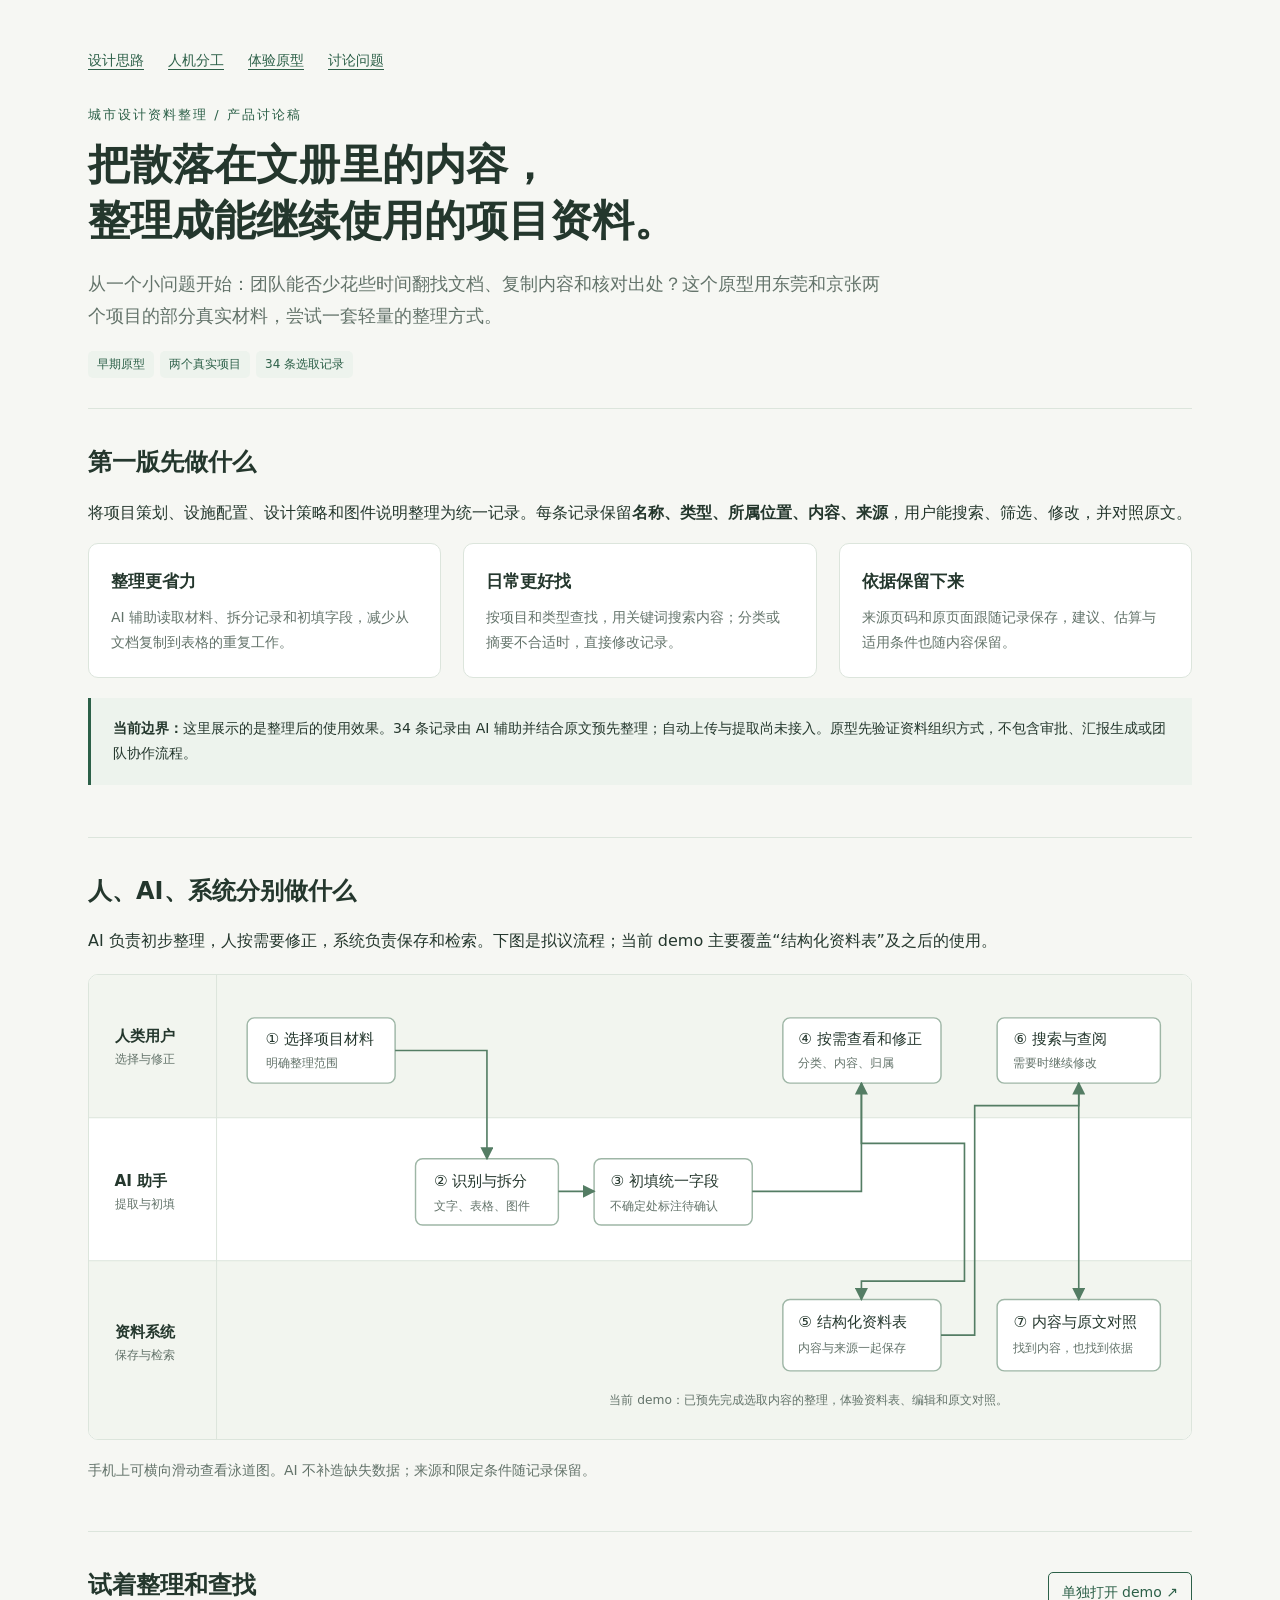
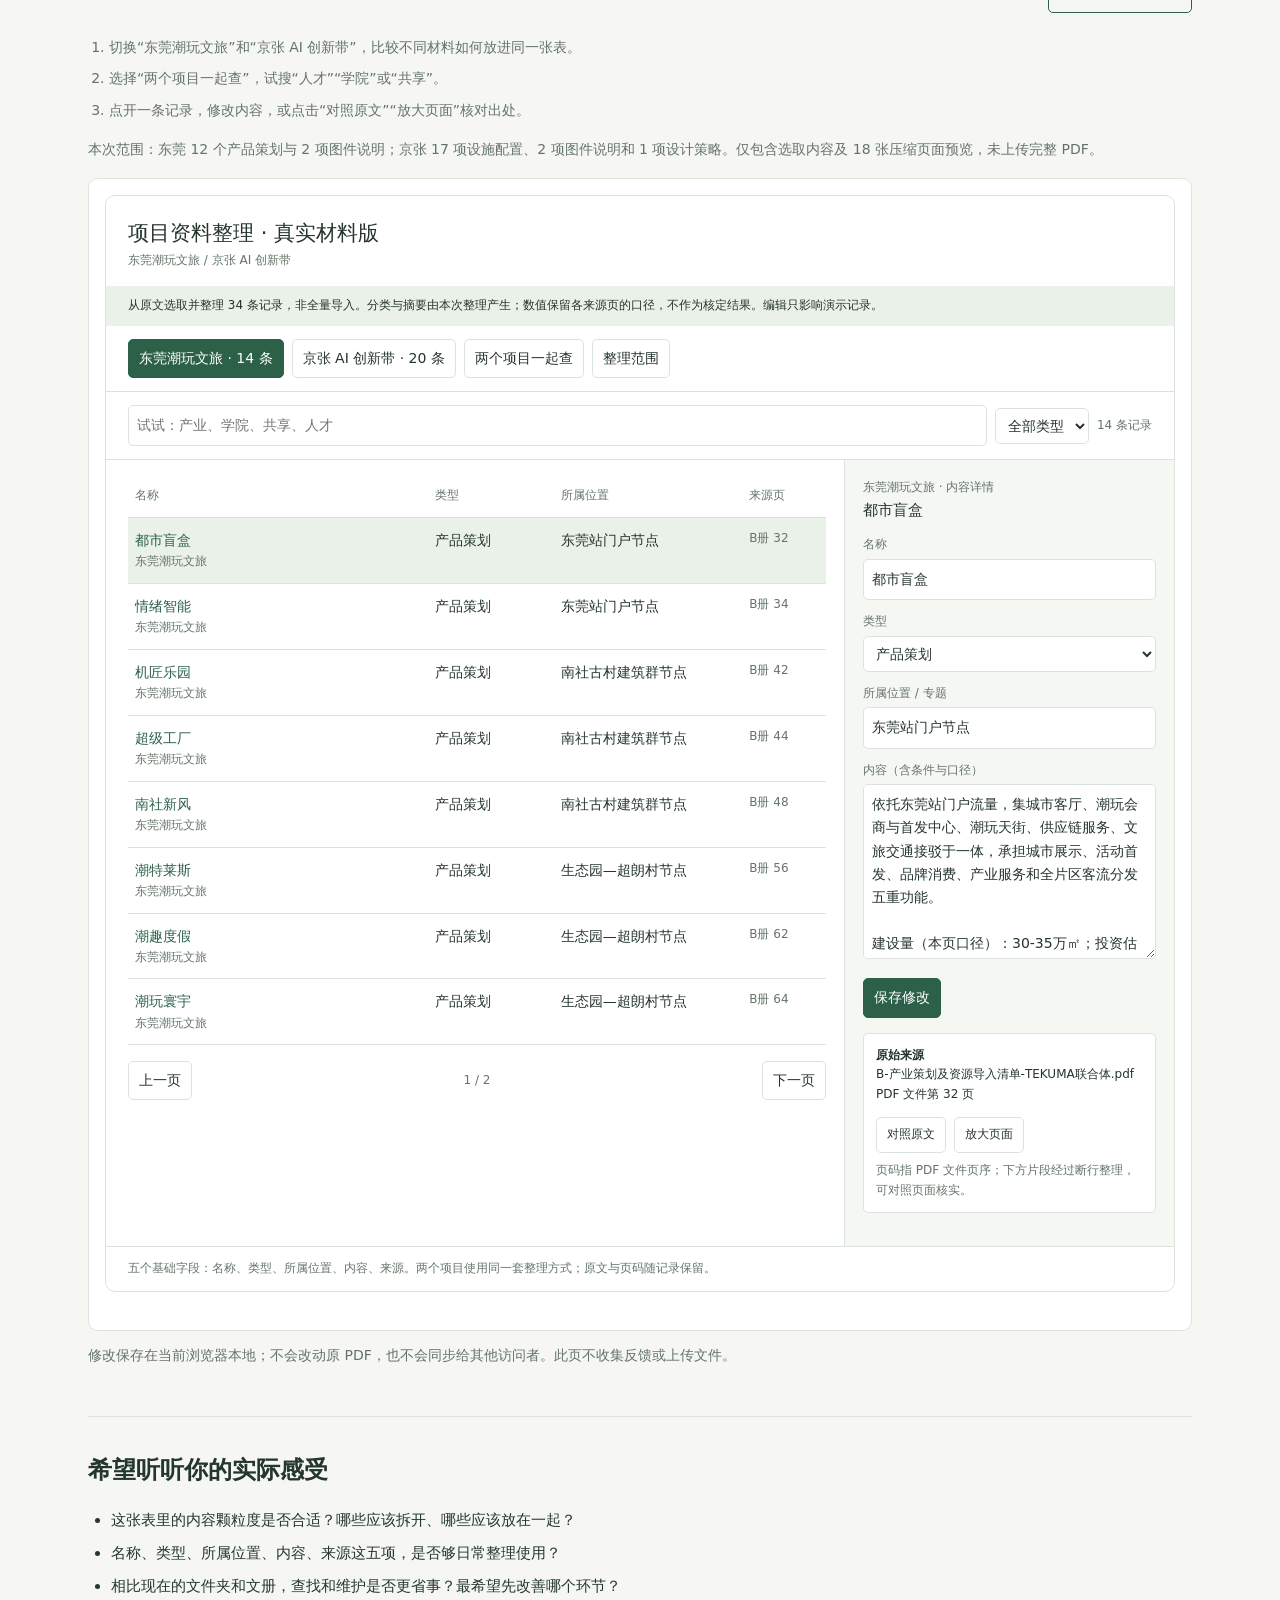
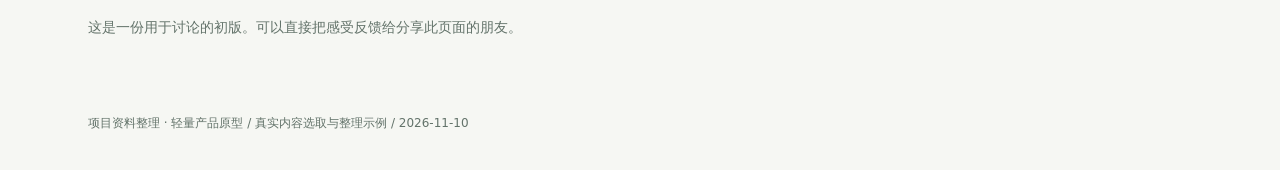
==== index.html @ 4aeb012e "Publish urban design content management prototype" ====
<!doctype html>
<html lang="zh-CN">
<head>
<meta charset="utf-8">
<meta name="viewport" content="width=device-width,initial-scale=1">
<meta name="robots" content="noindex,nofollow">
<meta name="description" content="城市设计资料结构化管理的轻量原型：真实项目示例、设计思考与人机分工。">
<title>城市设计资料整理 · 产品讨论稿</title>
<style>
:root{color-scheme:light;--ink:#24372d;--dim:#63736a;--line:#dce5dc;--green:#2c6048;--soft:#edf3ed;--paper:#fff;--back:#f6f7f3}*{box-sizing:border-box}body{margin:0;background:var(--back);color:var(--ink);font:16px/1.8 system-ui,-apple-system,'Microsoft YaHei',sans-serif}a{color:var(--green);text-underline-offset:4px}header,main,footer{max-width:1160px;margin:auto;padding-left:28px;padding-right:28px}header{padding-top:48px;padding-bottom:30px}nav{display:flex;gap:24px;flex-wrap:wrap;font-size:14px;margin-bottom:30px}.eyebrow{font-size:13px;color:var(--green);letter-spacing:2px}h1{font-size:clamp(27px,4vw,42px);line-height:1.35;font-weight:600;margin:10px 0 18px}h2{font-size:24px;font-weight:600;margin:0 0 14px}h3{font-size:17px;margin:0 0 8px;font-weight:600}p{margin:0 0 16px}.lead{max-width:800px;font-size:18px;color:var(--dim)}section{padding:32px 0;border-top:1px solid var(--line);scroll-margin-top:18px}.grid{display:grid;grid-template-columns:repeat(3,minmax(0,1fr));gap:22px}.block{background:var(--paper);border:1px solid var(--line);border-radius:10px;padding:22px}.block p{font-size:14px;color:var(--dim);margin:0}.muted{font-size:14px;color:var(--dim)}.badge{display:inline-block;font-size:12px;color:var(--green);background:var(--soft);padding:3px 9px;border-radius:5px;margin-right:6px}.callout{padding:18px 22px;border-left:3px solid var(--green);background:var(--soft);font-size:14px;margin:20px 0}.diagram{overflow-x:auto;border:1px solid var(--line);border-radius:10px;background:var(--paper);margin:18px 0}.diagram svg{display:block;width:100%;min-width:900px;height:auto}.diagram text{font-family:system-ui,'Microsoft YaHei',sans-serif;fill:var(--ink);font-size:15px}.diagram .lane{fill:#f2f5ef}.diagram .lane2{fill:#fff}.diagram .node{fill:#fff;stroke:#9eb6a6;stroke-width:1.4}.diagram .flow{fill:none;stroke:#547d64;stroke-width:1.6;marker-end:url(#arrow)}.diagram .small{font-size:12px;fill:var(--dim)}iframe{width:100%;height:1260px;display:block;border:1px solid var(--line);border-radius:10px;background:#fff}.demo-head{display:flex;align-items:center;justify-content:space-between;gap:20px;flex-wrap:wrap}.button{display:inline-block;border:1px solid var(--green);border-radius:5px;text-decoration:none;padding:7px 13px;font-size:14px}.steps{padding-left:21px;font-size:14px;color:var(--dim)}li{margin:6px 0}.feedback{font-size:15px;padding-left:23px}footer{padding-top:24px;padding-bottom:36px;font-size:12px;color:var(--dim)}@media(max-width:680px){header,main,footer{padding-left:18px;padding-right:18px}header{padding-top:28px}.grid{grid-template-columns:1fr;gap:12px}section{padding:25px 0}iframe{height:1700px}.lead{font-size:16px}nav{gap:18px}}
</style>
</head>
<body>
<header>
<nav aria-label="页面导航"><a href="#idea">设计思路</a><a href="#roles">人机分工</a><a href="#demo">体验原型</a><a href="#feedback">讨论问题</a></nav>
<div class="eyebrow">城市设计资料整理 / 产品讨论稿</div>
<h1>把散落在文册里的内容，<br>整理成能继续使用的项目资料。</h1>
<p class="lead">从一个小问题开始：团队能否少花些时间翻找文档、复制内容和核对出处？这个原型用东莞和京张两个项目的部分真实材料，尝试一套轻量的整理方式。</p>
<span class="badge">早期原型</span><span class="badge">两个真实项目</span><span class="badge">34 条选取记录</span>
</header>
<main>
<section id="idea"><h2>第一版先做什么</h2><p>将项目策划、设施配置、设计策略和图件说明整理为统一记录。每条记录保留<strong>名称、类型、所属位置、内容、来源</strong>，用户能搜索、筛选、修改，并对照原文。</p>
<div class="grid"><article class="block"><h3>整理更省力</h3><p>AI 辅助读取材料、拆分记录和初填字段，减少从文档复制到表格的重复工作。</p></article><article class="block"><h3>日常更好找</h3><p>按项目和类型查找，用关键词搜索内容；分类或摘要不合适时，直接修改记录。</p></article><article class="block"><h3>依据保留下来</h3><p>来源页码和原页面跟随记录保存，建议、估算与适用条件也随内容保留。</p></article></div>
<div class="callout"><strong>当前边界：</strong>这里展示的是整理后的使用效果。34 条记录由 AI 辅助并结合原文预先整理；自动上传与提取尚未接入。原型先验证资料组织方式，不包含审批、汇报生成或团队协作流程。</div>
</section>
<section id="roles"><h2>人、AI、系统分别做什么</h2><p>AI 负责初步整理，人按需要修正，系统负责保存和检索。下图是拟议流程；当前 demo 主要覆盖“结构化资料表”及之后的使用。</p><div class="diagram" role="img" aria-label="三条泳道：用户选择材料并修正内容，AI提取和初填字段，系统保存记录并提供查询与原文对照。手机可横向滚动。">
<svg viewBox="0 0 1080 455" xmlns="http://www.w3.org/2000/svg">
<defs><marker id="arrow" markerWidth="8" markerHeight="8" refX="7" refY="4" orient="auto"><path d="M0 0 L8 4 L0 8 Z" fill="#547d64"/></marker></defs>
<rect class="lane" width="1080" height="140"/><rect class="lane2" y="140" width="1080" height="140"/><rect class="lane" y="280" width="1080" height="175"/>
<path d="M125 0V455 M0 140H1080 M0 280H1080" stroke="#dce5dc" fill="none"/>
<text x="25" y="65" font-weight="600">人类用户</text><text x="25" y="86" class="small">选择与修正</text>
<text x="25" y="207" font-weight="600">AI 助手</text><text x="25" y="228" class="small">提取与初填</text>
<text x="25" y="355" font-weight="600">资料系统</text><text x="25" y="376" class="small">保存与检索</text>
<rect class="node" x="155" y="42" width="145" height="64" rx="7"/><text x="173" y="68">① 选择项目材料</text><text x="173" y="90" class="small">明确整理范围</text>
<rect class="node" x="320" y="180" width="140" height="65" rx="7"/><text x="338" y="207">② 识别与拆分</text><text x="338" y="230" class="small">文字、表格、图件</text>
<rect class="node" x="495" y="180" width="155" height="65" rx="7"/><text x="511" y="207">③ 初填统一字段</text><text x="511" y="230" class="small">不确定处标注待确认</text>
<rect class="node" x="680" y="42" width="155" height="64" rx="7"/><text x="695" y="68">④ 按需查看和修正</text><text x="695" y="90" class="small">分类、内容、归属</text>
<rect class="node" x="680" y="318" width="155" height="70" rx="7"/><text x="695" y="345">⑤ 结构化资料表</text><text x="695" y="369" class="small">内容与来源一起保存</text>
<rect class="node" x="890" y="42" width="160" height="64" rx="7"/><text x="906" y="68">⑥ 搜索与查阅</text><text x="906" y="90" class="small">需要时继续修改</text>
<rect class="node" x="890" y="318" width="160" height="70" rx="7"/><text x="906" y="345">⑦ 内容与原文对照</text><text x="906" y="369" class="small">找到内容，也找到依据</text>
<path class="flow" d="M300 74H390V180"/><path class="flow" d="M460 212H495"/><path class="flow" d="M650 212H757V106"/>
<path class="flow" d="M757 106V165H858V300H757V318"/><path class="flow" d="M835 353H868V128H970V106"/><path class="flow" d="M970 106V318"/>
<text x="510" y="420" class="small">当前 demo：已预先完成选取内容的整理，体验资料表、编辑和原文对照。</text>
</svg></div><p class="muted">手机上可横向滑动查看泳道图。AI 不补造缺失数据；来源和限定条件随记录保留。</p>
</section>
<section id="demo"><div class="demo-head"><h2>试着整理和查找</h2><a class="button" href="demo.html" target="_blank" rel="noopener">单独打开 demo ↗</a></div>
<ol class="steps"><li>切换“东莞潮玩文旅”和“京张 AI 创新带”，比较不同材料如何放进同一张表。</li><li>选择“两个项目一起查”，试搜“人才”“学院”或“共享”。</li><li>点开一条记录，修改内容，或点击“对照原文”“放大页面”核对出处。</li></ol>
<p class="muted">本次范围：东莞 12 个产品策划与 2 项图件说明；京张 17 项设施配置、2 项图件说明和 1 项设计策略。仅包含选取内容及 18 张压缩页面预览，未上传完整 PDF。</p>
<iframe id="demo-frame" src="demo.html" title="城市设计真实材料整理demo" loading="lazy"></iframe>
<p class="muted" style="margin-top:12px">修改保存在当前浏览器本地；不会改动原 PDF，也不会同步给其他访问者。此页不收集反馈或上传文件。</p>
</section>
<section id="feedback"><h2>希望听听你的实际感受</h2><ul class="feedback"><li>这张表里的内容颗粒度是否合适？哪些应该拆开、哪些应该放在一起？</li><li>名称、类型、所属位置、内容、来源这五项，是否够日常整理使用？</li><li>相比现在的文件夹和文册，查找和维护是否更省事？最希望先改善哪个环节？</li></ul><p class="muted">这是一份用于讨论的初版。可以直接把感受反馈给分享此页面的朋友。</p></section>
</main>
<footer>项目资料整理 · 轻量产品原型 / 真实内容选取与整理示例 / 2026-11-10</footer>
<script>
const frame=document.getElementById('demo-frame');
function resizeDemo(){try{const doc=frame.contentDocument;frame.style.height=Math.max(700,Math.ceil(doc.body.scrollHeight+24))+'px'}catch{}}
frame.addEventListener('load',()=>{resizeDemo();try{new ResizeObserver(resizeDemo).observe(frame.contentDocument.body)}catch{}});
window.addEventListener('resize',resizeDemo);
</script>
</body>
</html>
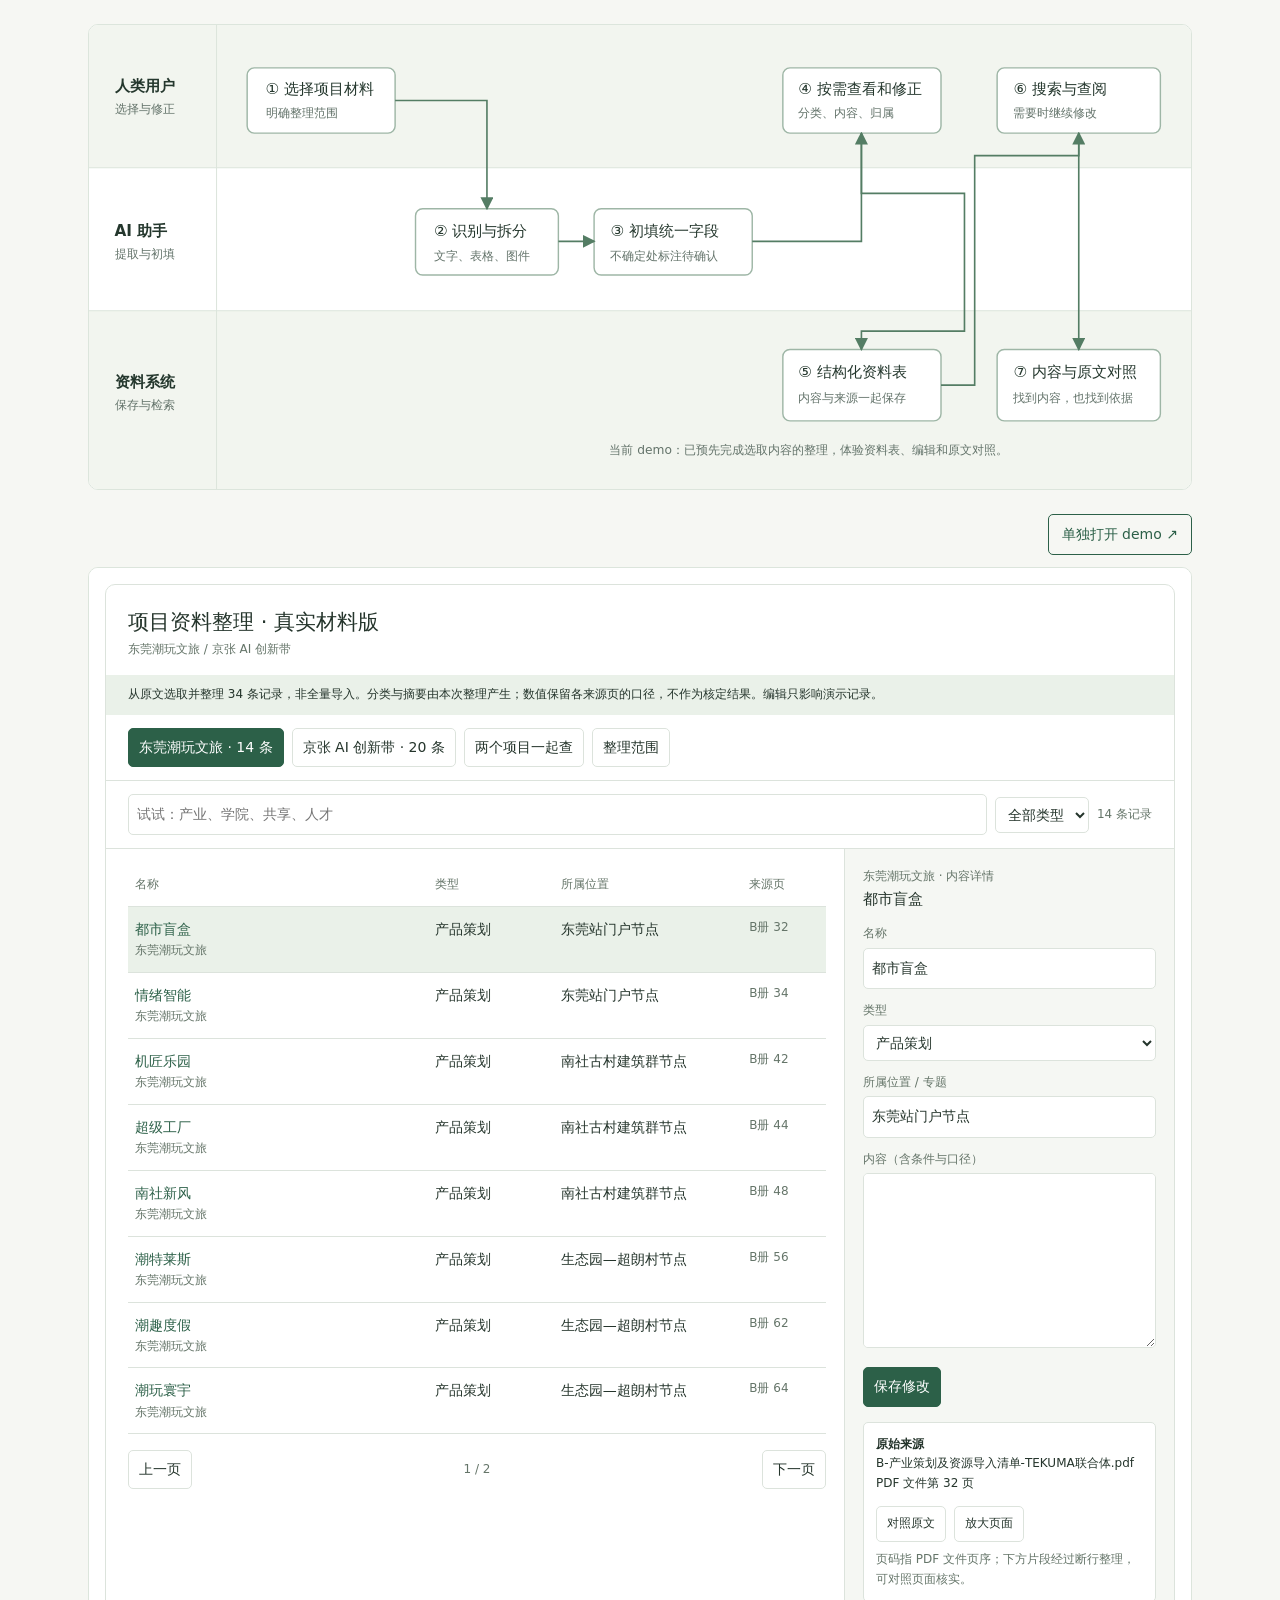
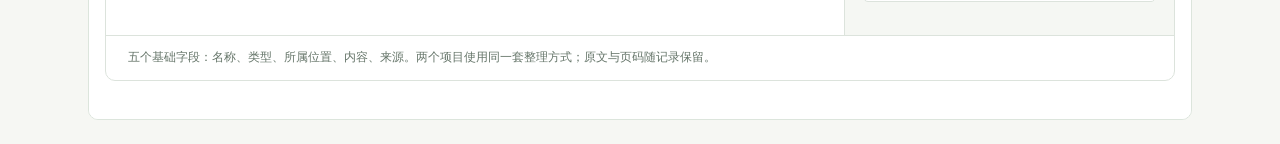
==== commit 58398cbc: "Simplify page to swimlane and interactive demo" ====
--- a/index.html
+++ b/index.html
@@ -9,21 +9,11 @@
 <style>
 :root{color-scheme:light;--ink:#24372d;--dim:#63736a;--line:#dce5dc;--green:#2c6048;--soft:#edf3ed;--paper:#fff;--back:#f6f7f3}*{box-sizing:border-box}body{margin:0;background:var(--back);color:var(--ink);font:16px/1.8 system-ui,-apple-system,'Microsoft YaHei',sans-serif}a{color:var(--green);text-underline-offset:4px}header,main,footer{max-width:1160px;margin:auto;padding-left:28px;padding-right:28px}header{padding-top:48px;padding-bottom:30px}nav{display:flex;gap:24px;flex-wrap:wrap;font-size:14px;margin-bottom:30px}.eyebrow{font-size:13px;color:var(--green);letter-spacing:2px}h1{font-size:clamp(27px,4vw,42px);line-height:1.35;font-weight:600;margin:10px 0 18px}h2{font-size:24px;font-weight:600;margin:0 0 14px}h3{font-size:17px;margin:0 0 8px;font-weight:600}p{margin:0 0 16px}.lead{max-width:800px;font-size:18px;color:var(--dim)}section{padding:32px 0;border-top:1px solid var(--line);scroll-margin-top:18px}.grid{display:grid;grid-template-columns:repeat(3,minmax(0,1fr));gap:22px}.block{background:var(--paper);border:1px solid var(--line);border-radius:10px;padding:22px}.block p{font-size:14px;color:var(--dim);margin:0}.muted{font-size:14px;color:var(--dim)}.badge{display:inline-block;font-size:12px;color:var(--green);background:var(--soft);padding:3px 9px;border-radius:5px;margin-right:6px}.callout{padding:18px 22px;border-left:3px solid var(--green);background:var(--soft);font-size:14px;margin:20px 0}.diagram{overflow-x:auto;border:1px solid var(--line);border-radius:10px;background:var(--paper);margin:18px 0}.diagram svg{display:block;width:100%;min-width:900px;height:auto}.diagram text{font-family:system-ui,'Microsoft YaHei',sans-serif;fill:var(--ink);font-size:15px}.diagram .lane{fill:#f2f5ef}.diagram .lane2{fill:#fff}.diagram .node{fill:#fff;stroke:#9eb6a6;stroke-width:1.4}.diagram .flow{fill:none;stroke:#547d64;stroke-width:1.6;marker-end:url(#arrow)}.diagram .small{font-size:12px;fill:var(--dim)}iframe{width:100%;height:1260px;display:block;border:1px solid var(--line);border-radius:10px;background:#fff}.demo-head{display:flex;align-items:center;justify-content:space-between;gap:20px;flex-wrap:wrap}.button{display:inline-block;border:1px solid var(--green);border-radius:5px;text-decoration:none;padding:7px 13px;font-size:14px}.steps{padding-left:21px;font-size:14px;color:var(--dim)}li{margin:6px 0}.feedback{font-size:15px;padding-left:23px}footer{padding-top:24px;padding-bottom:36px;font-size:12px;color:var(--dim)}@media(max-width:680px){header,main,footer{padding-left:18px;padding-right:18px}header{padding-top:28px}.grid{grid-template-columns:1fr;gap:12px}section{padding:25px 0}iframe{height:1700px}.lead{font-size:16px}nav{gap:18px}}
 </style>
+<style>main{padding-top:24px;padding-bottom:24px}section{padding:0;border:0}.diagram{margin:0 0 24px}#demo .demo-head{justify-content:flex-end;margin-bottom:12px}@media(max-width:680px){main{padding-top:18px;padding-bottom:18px}section{padding:0}}</style>
 </head>
 <body>
-<header>
-<nav aria-label="页面导航"><a href="#idea">设计思路</a><a href="#roles">人机分工</a><a href="#demo">体验原型</a><a href="#feedback">讨论问题</a></nav>
-<div class="eyebrow">城市设计资料整理 / 产品讨论稿</div>
-<h1>把散落在文册里的内容，<br>整理成能继续使用的项目资料。</h1>
-<p class="lead">从一个小问题开始：团队能否少花些时间翻找文档、复制内容和核对出处？这个原型用东莞和京张两个项目的部分真实材料，尝试一套轻量的整理方式。</p>
-<span class="badge">早期原型</span><span class="badge">两个真实项目</span><span class="badge">34 条选取记录</span>
-</header>
 <main>
-<section id="idea"><h2>第一版先做什么</h2><p>将项目策划、设施配置、设计策略和图件说明整理为统一记录。每条记录保留<strong>名称、类型、所属位置、内容、来源</strong>，用户能搜索、筛选、修改，并对照原文。</p>
-<div class="grid"><article class="block"><h3>整理更省力</h3><p>AI 辅助读取材料、拆分记录和初填字段，减少从文档复制到表格的重复工作。</p></article><article class="block"><h3>日常更好找</h3><p>按项目和类型查找，用关键词搜索内容；分类或摘要不合适时，直接修改记录。</p></article><article class="block"><h3>依据保留下来</h3><p>来源页码和原页面跟随记录保存，建议、估算与适用条件也随内容保留。</p></article></div>
-<div class="callout"><strong>当前边界：</strong>这里展示的是整理后的使用效果。34 条记录由 AI 辅助并结合原文预先整理；自动上传与提取尚未接入。原型先验证资料组织方式，不包含审批、汇报生成或团队协作流程。</div>
-</section>
-<section id="roles"><h2>人、AI、系统分别做什么</h2><p>AI 负责初步整理，人按需要修正，系统负责保存和检索。下图是拟议流程；当前 demo 主要覆盖“结构化资料表”及之后的使用。</p><div class="diagram" role="img" aria-label="三条泳道：用户选择材料并修正内容，AI提取和初填字段，系统保存记录并提供查询与原文对照。手机可横向滚动。">
+<section id="roles"><div class="diagram" role="img" aria-label="三条泳道：用户选择材料并修正内容，AI提取和初填字段，系统保存记录并提供查询与原文对照。手机可横向滚动。">
 <svg viewBox="0 0 1080 455" xmlns="http://www.w3.org/2000/svg">
 <defs><marker id="arrow" markerWidth="8" markerHeight="8" refX="7" refY="4" orient="auto"><path d="M0 0 L8 4 L0 8 Z" fill="#547d64"/></marker></defs>
 <rect class="lane" width="1080" height="140"/><rect class="lane2" y="140" width="1080" height="140"/><rect class="lane" y="280" width="1080" height="175"/>
@@ -41,17 +31,12 @@
 <path class="flow" d="M300 74H390V180"/><path class="flow" d="M460 212H495"/><path class="flow" d="M650 212H757V106"/>
 <path class="flow" d="M757 106V165H858V300H757V318"/><path class="flow" d="M835 353H868V128H970V106"/><path class="flow" d="M970 106V318"/>
 <text x="510" y="420" class="small">当前 demo：已预先完成选取内容的整理，体验资料表、编辑和原文对照。</text>
-</svg></div><p class="muted">手机上可横向滑动查看泳道图。AI 不补造缺失数据；来源和限定条件随记录保留。</p>
+</svg></div>
 </section>
-<section id="demo"><div class="demo-head"><h2>试着整理和查找</h2><a class="button" href="demo.html" target="_blank" rel="noopener">单独打开 demo ↗</a></div>
-<ol class="steps"><li>切换“东莞潮玩文旅”和“京张 AI 创新带”，比较不同材料如何放进同一张表。</li><li>选择“两个项目一起查”，试搜“人才”“学院”或“共享”。</li><li>点开一条记录，修改内容，或点击“对照原文”“放大页面”核对出处。</li></ol>
-<p class="muted">本次范围：东莞 12 个产品策划与 2 项图件说明；京张 17 项设施配置、2 项图件说明和 1 项设计策略。仅包含选取内容及 18 张压缩页面预览，未上传完整 PDF。</p>
+<section id="demo"><div class="demo-head"><a class="button" href="demo.html" target="_blank" rel="noopener">单独打开 demo ↗</a></div>
 <iframe id="demo-frame" src="demo.html" title="城市设计真实材料整理demo" loading="lazy"></iframe>
-<p class="muted" style="margin-top:12px">修改保存在当前浏览器本地；不会改动原 PDF，也不会同步给其他访问者。此页不收集反馈或上传文件。</p>
 </section>
-<section id="feedback"><h2>希望听听你的实际感受</h2><ul class="feedback"><li>这张表里的内容颗粒度是否合适？哪些应该拆开、哪些应该放在一起？</li><li>名称、类型、所属位置、内容、来源这五项，是否够日常整理使用？</li><li>相比现在的文件夹和文册，查找和维护是否更省事？最希望先改善哪个环节？</li></ul><p class="muted">这是一份用于讨论的初版。可以直接把感受反馈给分享此页面的朋友。</p></section>
 </main>
-<footer>项目资料整理 · 轻量产品原型 / 真实内容选取与整理示例 / 2026-11-10</footer>
 <script>
 const frame=document.getElementById('demo-frame');
 function resizeDemo(){try{const doc=frame.contentDocument;frame.style.height=Math.max(700,Math.ceil(doc.body.scrollHeight+24))+'px'}catch{}}
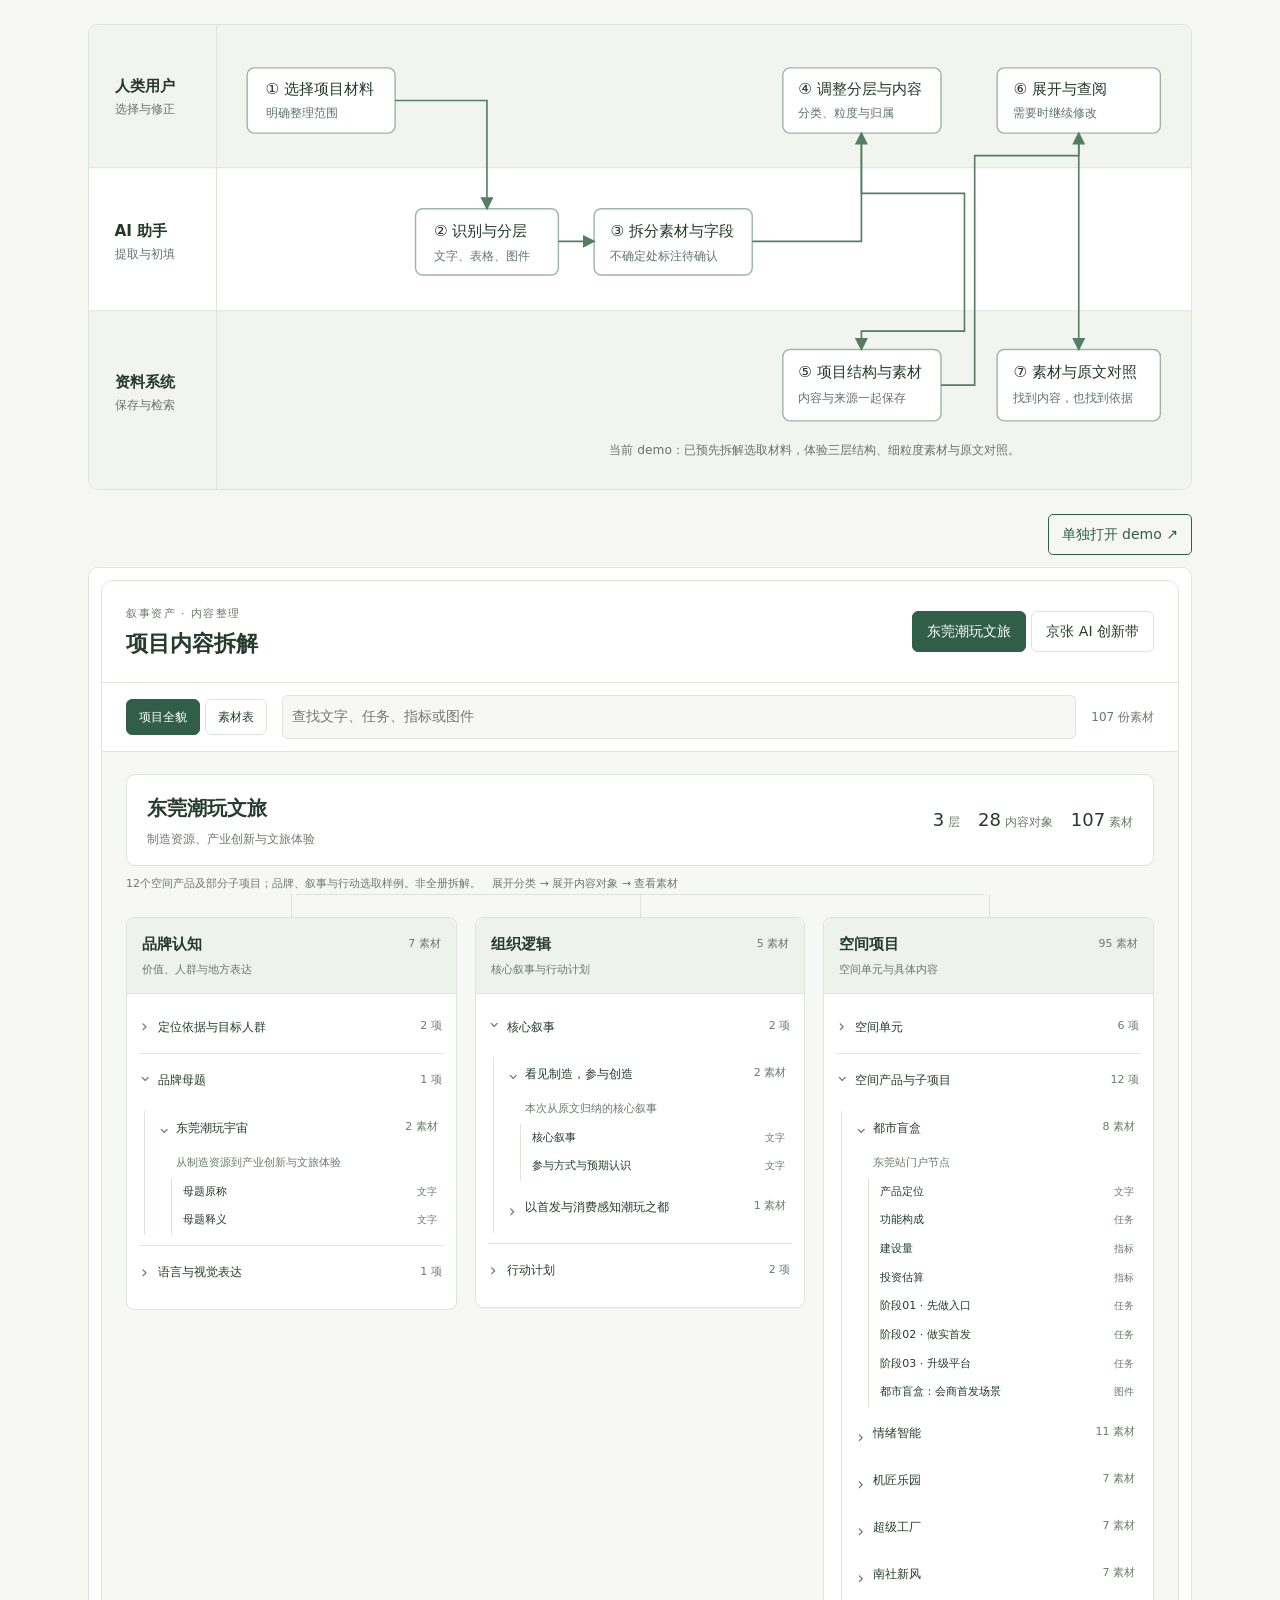
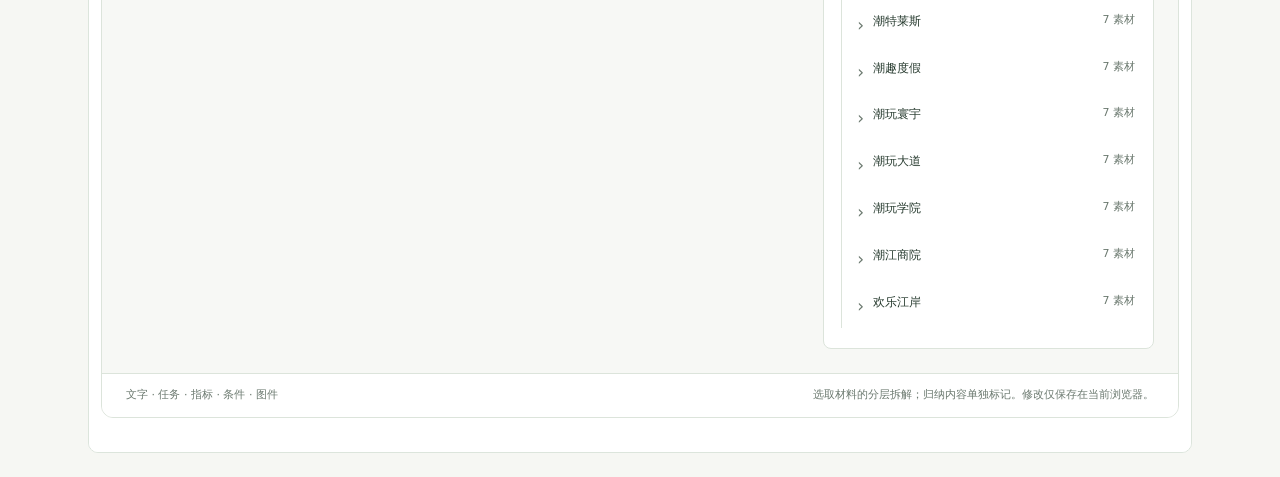
==== commit cc370731: "Explore whole projects through layered content and granular materials" ====
--- a/index.html
+++ b/index.html
@@ -22,15 +22,15 @@
 <text x="25" y="207" font-weight="600">AI 助手</text><text x="25" y="228" class="small">提取与初填</text>
 <text x="25" y="355" font-weight="600">资料系统</text><text x="25" y="376" class="small">保存与检索</text>
 <rect class="node" x="155" y="42" width="145" height="64" rx="7"/><text x="173" y="68">① 选择项目材料</text><text x="173" y="90" class="small">明确整理范围</text>
-<rect class="node" x="320" y="180" width="140" height="65" rx="7"/><text x="338" y="207">② 识别与拆分</text><text x="338" y="230" class="small">文字、表格、图件</text>
-<rect class="node" x="495" y="180" width="155" height="65" rx="7"/><text x="511" y="207">③ 初填统一字段</text><text x="511" y="230" class="small">不确定处标注待确认</text>
-<rect class="node" x="680" y="42" width="155" height="64" rx="7"/><text x="695" y="68">④ 按需查看和修正</text><text x="695" y="90" class="small">分类、内容、归属</text>
-<rect class="node" x="680" y="318" width="155" height="70" rx="7"/><text x="695" y="345">⑤ 结构化资料表</text><text x="695" y="369" class="small">内容与来源一起保存</text>
-<rect class="node" x="890" y="42" width="160" height="64" rx="7"/><text x="906" y="68">⑥ 搜索与查阅</text><text x="906" y="90" class="small">需要时继续修改</text>
-<rect class="node" x="890" y="318" width="160" height="70" rx="7"/><text x="906" y="345">⑦ 内容与原文对照</text><text x="906" y="369" class="small">找到内容，也找到依据</text>
+<rect class="node" x="320" y="180" width="140" height="65" rx="7"/><text x="338" y="207">② 识别与分层</text><text x="338" y="230" class="small">文字、表格、图件</text>
+<rect class="node" x="495" y="180" width="155" height="65" rx="7"/><text x="511" y="207">③ 拆分素材与字段</text><text x="511" y="230" class="small">不确定处标注待确认</text>
+<rect class="node" x="680" y="42" width="155" height="64" rx="7"/><text x="695" y="68">④ 调整分层与内容</text><text x="695" y="90" class="small">分类、粒度与归属</text>
+<rect class="node" x="680" y="318" width="155" height="70" rx="7"/><text x="695" y="345">⑤ 项目结构与素材</text><text x="695" y="369" class="small">内容与来源一起保存</text>
+<rect class="node" x="890" y="42" width="160" height="64" rx="7"/><text x="906" y="68">⑥ 展开与查阅</text><text x="906" y="90" class="small">需要时继续修改</text>
+<rect class="node" x="890" y="318" width="160" height="70" rx="7"/><text x="906" y="345">⑦ 素材与原文对照</text><text x="906" y="369" class="small">找到内容，也找到依据</text>
 <path class="flow" d="M300 74H390V180"/><path class="flow" d="M460 212H495"/><path class="flow" d="M650 212H757V106"/>
 <path class="flow" d="M757 106V165H858V300H757V318"/><path class="flow" d="M835 353H868V128H970V106"/><path class="flow" d="M970 106V318"/>
-<text x="510" y="420" class="small">当前 demo：已预先完成选取内容的整理，体验资料表、编辑和原文对照。</text>
+<text x="510" y="420" class="small">当前 demo：已预先拆解选取材料，体验三层结构、细粒度素材与原文对照。</text>
 </svg></div>
 </section>
 <section id="demo"><div class="demo-head"><a class="button" href="demo.html" target="_blank" rel="noopener">单独打开 demo ↗</a></div>
